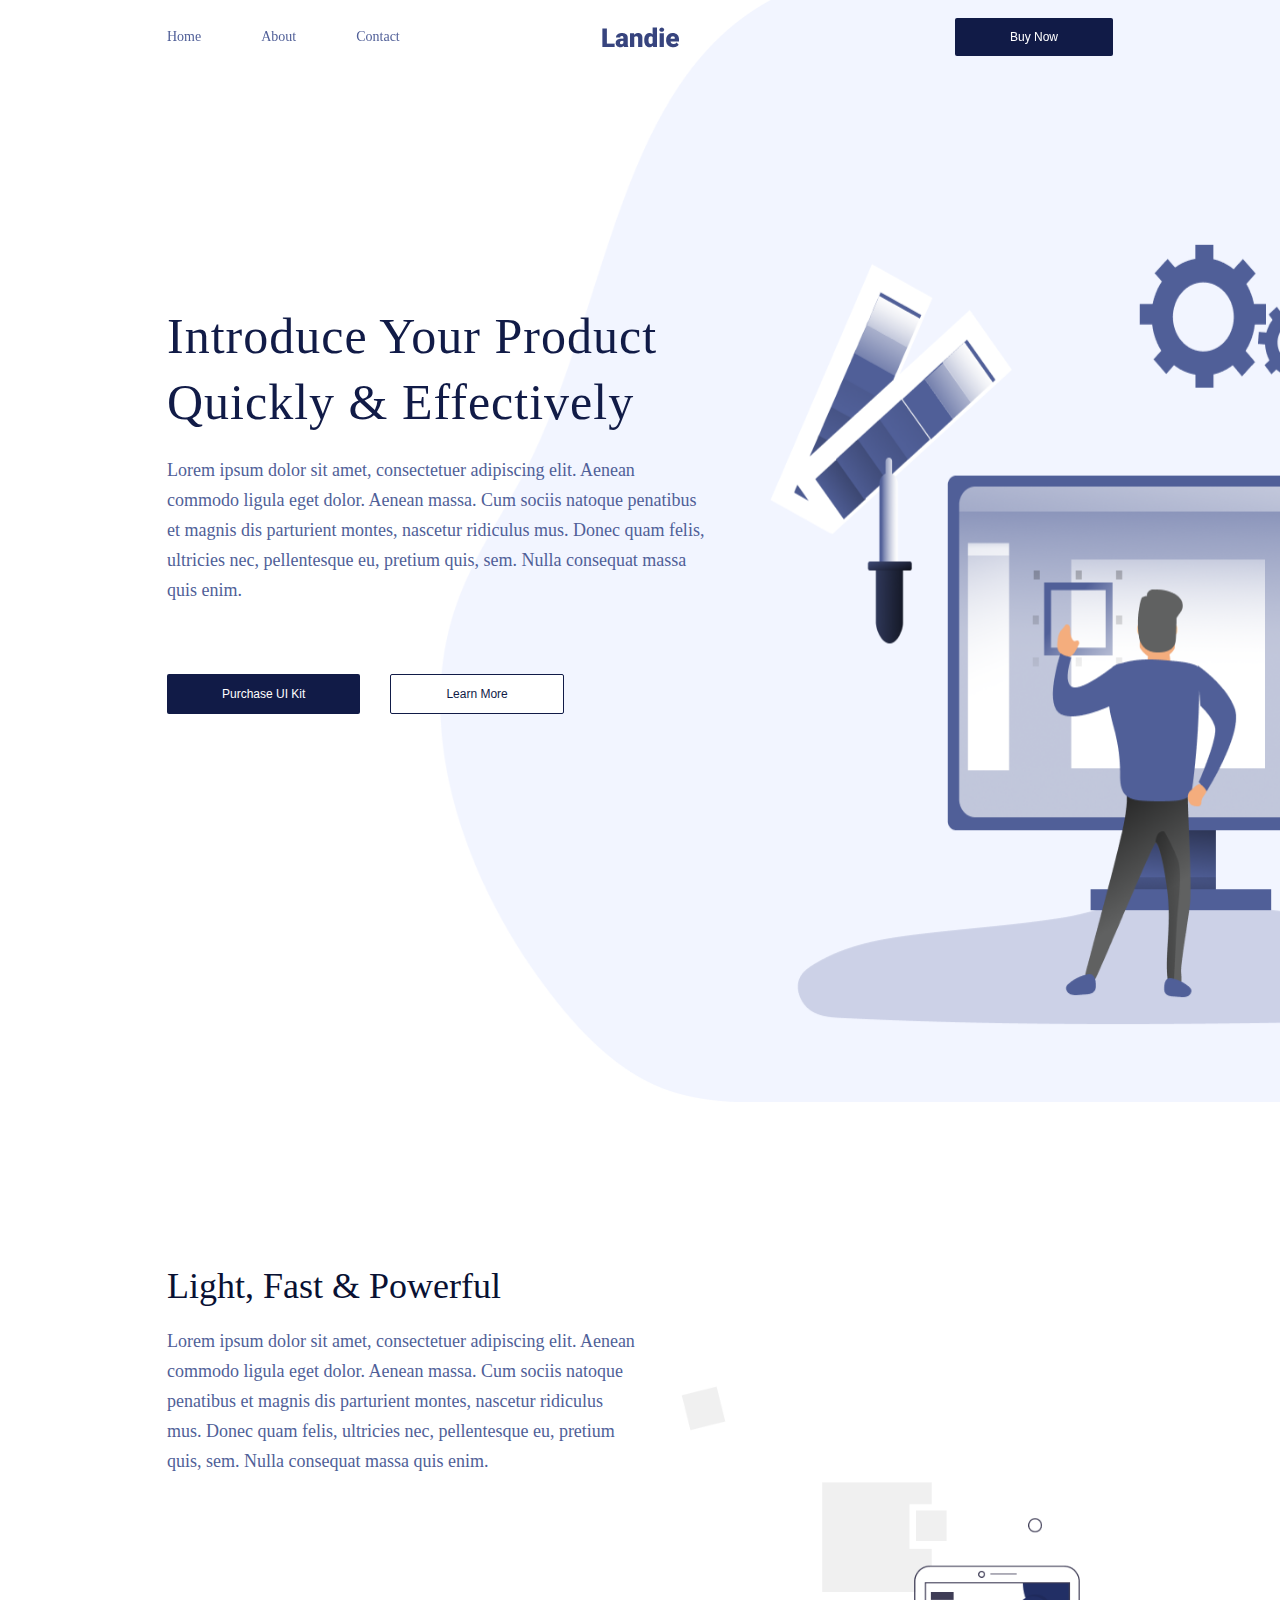
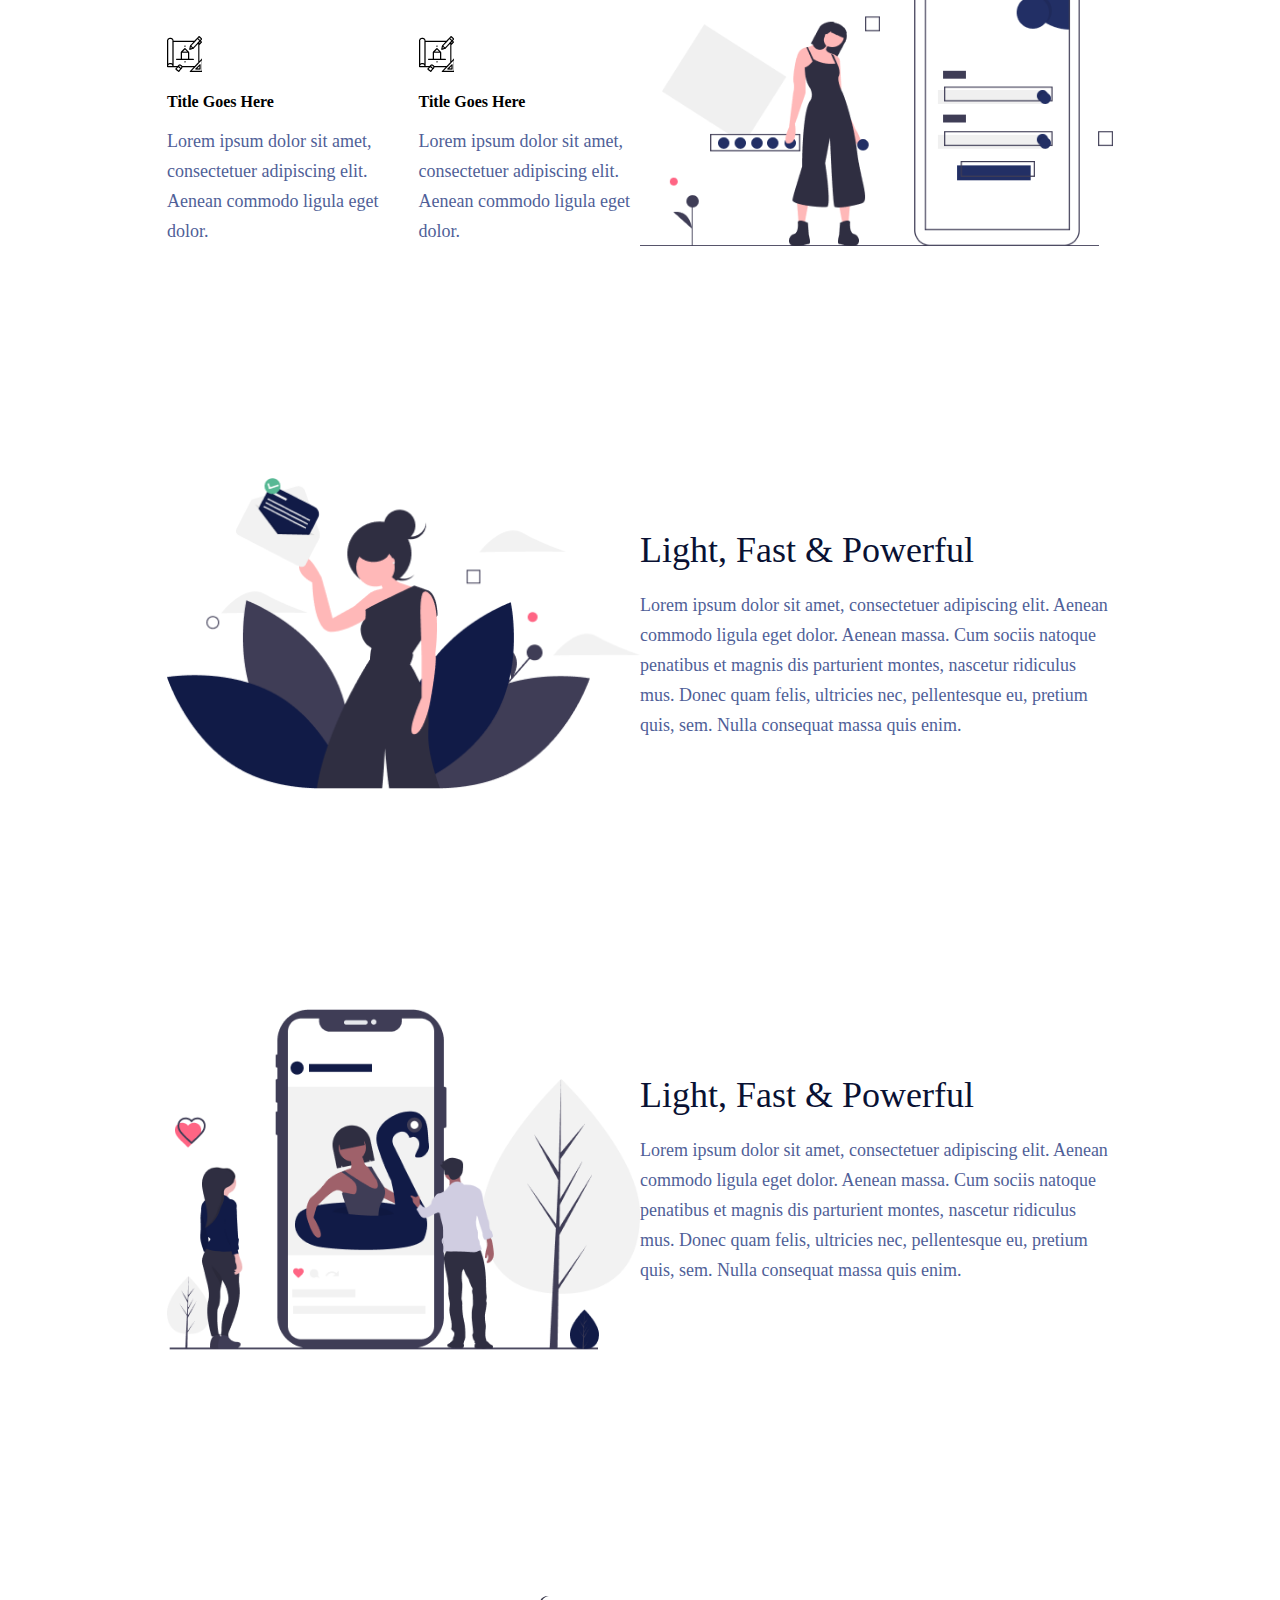
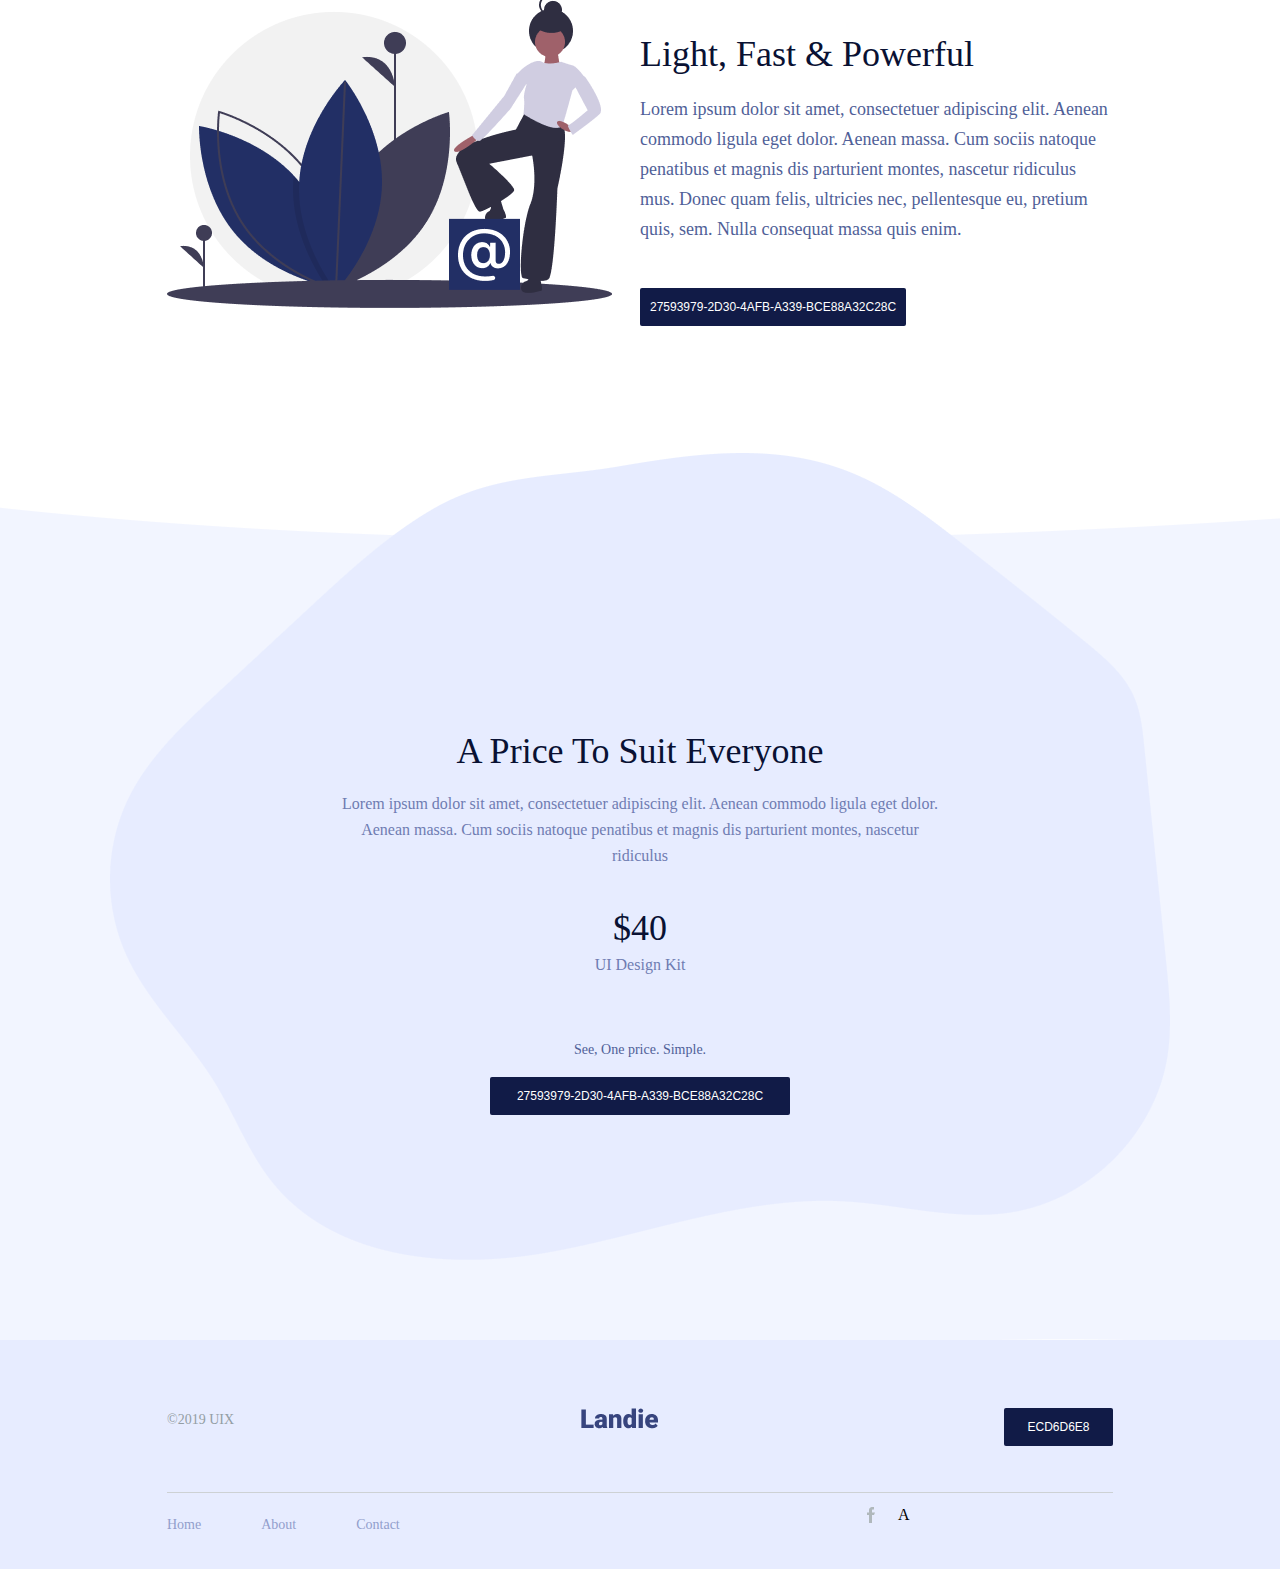
==== index.html @ a800d73d "upload" ====
<!DOCTYPE html>
<html lang="en">
  <head>
    <meta charset="UTF-8" />
    <meta name="viewport" content="width=device-width, initial-scale=1.0" />
    <meta http-equiv="X-UA-Compatible" content="ie=edge" />
<title>Final project landing</title>
    <link rel="stylesheet" type="text/css" href="./css/style.css" />
  </head>
  <body>
    <div class="wrapper">
      <div class="header">
  <div class="header_wrapper">
  <nav>
    <li><a href="#">Home</a></li>
    <li><a href="#">About</a></li>
    <li><a href="#">Contact</a></li>
  </nav>
  <div class="logo">
      <a href="#"><img src="../images/Landie.png" alt="logo"></a>
  </div>
  <button class="btn-header">Buy Now</button>
</div>
</div> <main class="content-conteiner">
  <section class="section-first">
    <div class="section-first_wrapper">
    <h1>Introduce Your Product Quickly & Effectively</h1>
    <p>Lorem ipsum dolor sit amet, consectetuer adipiscing elit. Aenean commodo ligula eget dolor. Aenean massa. Cum sociis natoque penatibus et magnis dis parturient montes, nascetur ridiculus 
        mus. Donec quam felis, ultricies nec, pellentesque eu, pretium quis, sem. Nulla consequat massa quis enim.
    </p>
    <div class="section-first_btns">
    <button class="section-first_btn first">Purchase UI Kit</button>
    <button class="section-first_btn second">Learn More</button>
    </div>
    </div>
</section>
  <section class="section-second">
    <div class="section_wrapper">
        <div class="section-second_left-side">
            <h3>Light, Fast & Powerful</h3>
            <p>Lorem ipsum dolor sit amet, consectetuer adipiscing elit. Aenean commodo ligula eget dolor. Aenean massa. Cum sociis natoque penatibus et magnis dis parturient montes, nascetur ridiculus 
                mus. Donec quam felis, ultricies nec, pellentesque eu, pretium quis, sem. Nulla consequat massa quis enim.</p>
            <div class="section-second_text-card">
                <div class="section-second_text-card first">
                <h4>Title Goes Here</h4>
                <p>Lorem ipsum dolor sit amet, consectetuer adipiscing elit. Aenean commodo ligula eget dolor. </p>
            </div>
            <div class="section-second_text-card second">
                <h4>Title Goes Here</h4>
                <p>Lorem ipsum dolor sit amet, consectetuer adipiscing elit. Aenean commodo ligula eget dolor. </p>
                </div>
            </div>
        </div>
        <div class="section-second_right-side">
            <img src="../images/u.png" alt="Light, Fast & Powerful">
        </div>
    </div>
</section>
  <section class="section-third">
    <div class="section_wrapper">
        <div class="section-third_left-side">
            <img src="../images/undraw_happy_news_hxmt.png" alt="undraw_happy_news">
        </div>
        <div class="section-third_right-side">
           <h3>Light, Fast & Powerful</h3> 
           <p>Lorem ipsum dolor sit amet, consectetuer adipiscing elit. Aenean commodo ligula eget dolor. Aenean massa. Cum sociis natoque penatibus et magnis dis parturient montes, nascetur ridiculus 
            mus. Donec quam felis, ultricies nec, pellentesque eu, pretium quis, sem. Nulla consequat massa quis enim.</p>
        </div>
    </div>
</section>
  <section class="section-forth">
    <div class="section_wrapper">
        <div class="section-forth_left-side">
            <img src="../images/undraw_social_influencer_sgsv.png" alt="undraw_social_influencer">
        </div>
        <div class="section-forth_right-side">
            <h3>Light, Fast & Powerful</h3> 
            <p>Lorem ipsum dolor sit amet, consectetuer adipiscing elit. Aenean commodo ligula eget dolor. Aenean massa. Cum sociis natoque penatibus et magnis dis parturient montes, nascetur ridiculus 
             mus. Donec quam felis, ultricies nec, pellentesque eu, pretium quis, sem. Nulla consequat massa quis enim.</p>
         </div>
    </div>
</section>
  <section class="section-fifth">
    <div class="section_wrapper">
        <div class="section-fifth_left-side">
            <img src="../images/undraw_mention_6k5d.png" alt="undraw_mention">
        </div>
        <div class="section-fifth_right-side">
            <h3>Light, Fast & Powerful</h3> 
            <p>Lorem ipsum dolor sit amet, consectetuer adipiscing elit. Aenean commodo ligula eget dolor. Aenean massa. Cum sociis natoque penatibus et magnis dis parturient montes, nascetur ridiculus 
             mus. Donec quam felis, ultricies nec, pellentesque eu, pretium quis, sem. Nulla consequat massa quis enim.</p>
             <button>27593979-2D30-4AFB-A339-BCE88A32C28C</button>
         </div>
    </div>
</section>
  <section class="section-sixth">
    <div class="section_wrapper">
        <h3>A Price To Suit Everyone</h3>
        <p>Lorem ipsum dolor sit amet, consectetuer adipiscing elit. Aenean commodo ligula eget dolor. Aenean massa. Cum sociis natoque penatibus et magnis dis parturient montes, nascetur ridiculus </p>
        <h1>$40</h1>
        <p>UI Design Kit</p>
        <p class="small-text">
            See, One price. Simple.
        </p>
        <button>27593979-2D30-4AFB-A339-BCE88A32C28C</button>
    </div>
</section>
  
</main>
      <footer>
    <div class="footer_wrapper">
    <div class="footer-upper_part">
        <div class="copyright">©2019 UIX</div>
        <div class="footer-logo">
            <a href="#"><img src="../images/Landie.png" alt="Logo"></a>
        </div>
        <button>ECD6D6E8</button>
    </div>
    <div class="footer-bottom_part">
        <nav class="footer-menu">
            <li><a href="#">Home</a></li>
            <li><a href="#">About</a></li>
            <li><a href="#">Contact</a></li>
        </nav>
        <nav class="social">
         <div class="facebook">A</div>
         <div class="linked-in"></div>
         <div class="twitter"></div>
         <div class="youtube"></div>
         <div class="instagram"></div>
        </nav>
    </div>
</div>
</footer>
    </div>
  </body>
</html>
---- css/style.css ----
@import url("https://fonts.googleapis.com/css2?family=Source+Sans+Pro&display=swap");
html,
body,
div,
span,
applet,
object,
iframe,
h1,
h2,
h3,
h4,
h5,
h6,
p,
blockquote,
pre,
a,
abbr,
acronym,
address,
big,
cite,
code,
del,
dfn,
em,
img,
ins,
kbd,
q,
s,
samp,
small,
strike,
strong,
sub,
sup,
tt,
var,
b,
u,
i,
center,
dl,
dt,
dd,
ol,
ul,
li,
fieldset,
form,
label,
legend,
table,
caption,
tbody,
tfoot,
thead,
tr,
th,
td,
article,
aside,
canvas,
details,
embed,
figure,
figcaption,
footer,
header,
menu,
nav,
output,
ruby,
section,
summary,
time,
mark,
audio,
video {
  margin: 0;
  padding: 0;
  border: 0;
  vertical-align: baseline;
}

body,
html {
  min-width: 100%;
  min-height: 100%;
  line-height: 1;
  text-transform: none;
  text-rendering: auto;
  visibility: visible;
  -webkit-font-smoothing: antialiased;
  -moz-osx-font-smoothing: grayscale;
  text-size-adjust: none;
  -webkit-text-size-adjust: none;
}

article,
aside,
details,
figcaption,
figure,
footer,
header,
hgroup,
main,
nav,
section,
summary {
  display: block;
}

audio,
canvas,
progress,
video {
  display: inline-block;
  vertical-align: baseline;
}

audio:not([controls]) {
  display: none;
  height: 0;
}

img,
fieldset,
a img {
  border: none;
}

img {
  width: auto;
  height: auto;
  vertical-align: middle;
}

a {
  color: white;
  text-decoration: none;
}

a:active,
a:hover {
  outline: 0;
  text-decoration: none;
}

input[type="submit"],
button {
  cursor: pointer;
}

input[type="submit"]::-moz-focus-inner,
button::-moz-focus-inner {
  padding: 0;
  border: 0;
}

textarea {
  overflow: auto;
}

input,
button {
  margin: 0;
  padding: 0;
  background: 0;
  border: 0;
}

input,
textarea {
  resize: none;
  user-select: text;
}

input:-webkit-autofill,
textarea:-webkit-autofill,
select:-webkit-autofill {
  background-color: white !important;
  color: black !important;
}

input,
textarea,
select,
button,
h1,
h2,
h3,
h4,
h5,
h6,
a,
span,
a:focus {
  outline: none;
}

ul,
ol {
  list-style-type: none;
}

table {
  border-spacing: 0;
  border-collapse: collapse;
  width: 100%;
}

td,
th {
  padding: 0;
}

code,
kbd,
pre,
samp {
  font-family: monospace, monospace;
  font-size: 1em;
}

label {
  cursor: pointer;
}

.header_wrapper li a, .section-sixth .section_wrapper .small-text, .footer-upper_part .copyright, .footer-bottom_part .footer-menu {
  font-family: Roboto;
  font-style: normal;
  font-weight: normal;
  font-size: 14px;
  line-height: 24px;
  color: #505F98;
}

.section-sixth .section_wrapper p {
  font-family: Roboto;
  font-style: normal;
  font-weight: 500;
  font-size: 16px;
  line-height: 26px;
  color: #6F7CB2;
}

.section-first_wrapper p, .section-second_left-side p, .section-third_right-side p, .section-forth_right-side p, .section-fifth_right-side p {
  font-family: Roboto;
  font-style: normal;
  font-weight: normal;
  font-size: 18px;
  line-height: 30px;
  color: #505F98;
}

.section-second_left-side h3, .section-third_right-side h3, .section-forth_right-side h3, .section-fifth_right-side h3, .section-sixth .section_wrapper h3, .section-sixth .section_wrapper h1 {
  font-family: Roboto;
  font-style: normal;
  font-weight: 500;
  font-size: 36px;
  line-height: 48px;
  color: #091133;
}

.header {
  position: fixed;
  min-width: 100%;
  max-width: 1440px;
}

.header_wrapper {
  position: relative;
  display: flex;
  max-width: 1110px;
  margin-top: 18px;
  padding: 0 167px 0 167px;
}

.header_wrapper nav {
  list-style-type: none;
  display: flex;
  align-items: center;
  margin: 0;
}

.header_wrapper li {
  margin-right: 60px;
}

.logo {
  position: relative;
  min-width: 6%;
  max-width: 79px;
  margin: 0 auto;
  padding: 0 20px 0 20px;
}

.logo img {
  position: absolute;
  max-width: 100%;
  left: 0;
  right: 0;
  top: 0;
  bottom: 0;
  margin: auto;
}

.btn-header {
  display: flex;
  line-height: 18px;
  font-weight: 500;
  font-size: 12px;
  text-align: center;
  background: #111B47;
  border-radius: 2px;
  color: white;
  padding: 10px 55px;
  margin-left: auto;
}

.section-first {
  min-width: 100%;
  background-image: url(../images/designer_1.png);
  background-repeat: no-repeat;
  background-position-x: 440px;
  background-size: 70% 100%;
  box-sizing: border-box;
}

.section-first_wrapper {
  display: flex;
  max-width: 539px;
  padding-left: 167px;
  flex-direction: column;
}

.section-first_wrapper h1 {
  font-style: normal;
  font-weight: 500;
  font-size: 50px;
  line-height: 66px;
  letter-spacing: 1px;
  color: #111B47;
  margin-top: 303px;
}

.section-first_wrapper p {
  margin-top: 20px;
}

.section-first_btns {
  display: flex;
  margin-top: 69px;
  padding-bottom: 388px;
}

.section-first_btn {
  line-height: 18px;
  font-weight: 500;
  font-size: 12px;
  text-align: center;
  border-radius: 2px;
  color: white;
  padding: 10px 55px;
}

.section-first_btn.first {
  background: #111B47;
}

.section-first_btn.second {
  background: white;
  border: 1px solid #111B47;
  color: #111B47;
  margin-left: 30px;
}

.section-second {
  min-width: 100%;
  padding-bottom: 108px;
}

.section_wrapper {
  display: flex;
  padding: 0 167px 0 167px;
  justify-content: space-between;
}

.section-second_left-side {
  max-width: 50%;
}

.section-second_left-side h3 {
  margin-top: 160px;
}

.section-second_left-side p {
  margin-top: 16px;
}

.section-second_left-side .section-second_text-card {
  display: flex;
  margin-top: 80px;
}

.section-second_left-side .section-second_text-card .section-second_text-card {
  display: flex;
  flex-direction: column;
  width: 255px;
}

.section-second_left-side .section-second_text-card .section-second_text-card::before {
  content: '';
  background: url(../images/E.png);
  background-repeat: no-repeat;
  width: 35px;
  height: 35px;
  padding-bottom: 23px;
}

.section-second_left-side .section-second_text-card .section-second_text-card.second {
  margin-left: 30px;
}

.section-second_right-side {
  display: flex;
  width: 50%;
  align-items: flex-end;
}

.section-second_right-side img {
  max-width: 100%;
}

.section-third_left-side {
  width: 50%;
  margin-top: 123px;
  padding-bottom: 110px;
}

.section-third_left-side img {
  max-width: 100%;
}

.section-third_right-side {
  width: 50%;
  margin-top: 172px;
}

.section-third_right-side p {
  margin-top: 16px;
}

.section-forth_left-side {
  width: 50%;
  margin-top: 110px;
  padding-bottom: 110px;
}

.section-forth_left-side img {
  max-width: 100%;
}

.section-forth_right-side {
  width: 50%;
  margin-top: 172px;
}

.section-forth_right-side p {
  margin-top: 16px;
}

.section-fifth_left-side {
  width: 50%;
  margin-top: 135px;
  padding-bottom: 115px;
}

.section-fifth_left-side img {
  max-width: 100%;
}

.section-fifth_right-side {
  width: 50%;
  margin-top: 170px;
}

.section-fifth_right-side p {
  margin-top: 16px;
  padding-bottom: 44px;
}

.section-fifth_right-side button {
  line-height: 18px;
  font-weight: 500;
  font-size: 12px;
  text-align: center;
  border-radius: 2px;
  color: white;
  padding: 10px 10px;
  background: #111B47;
  cursor: pointer;
}

.section-sixth {
  background: url(../images/Rectangle.png);
  background-repeat: no-repeat;
  background-position-y: 58px;
  padding-top: -30px;
}

.section-sixth .section_wrapper {
  display: flex;
  flex-direction: column;
  background: url(../images/Path.png);
  background-repeat: no-repeat;
  background-position: center;
  background-position-y: 30px;
  padding-top: 304px;
  padding-bottom: 210px;
  justify-content: center;
}

.section-sixth .section_wrapper h3 {
  align-self: center;
}

.section-sixth .section_wrapper p {
  display: flex;
  max-width: 600px;
  align-self: center;
  text-align: center;
  margin-top: 16px;
}

.section-sixth .section_wrapper h1 {
  align-self: center;
  margin-top: 35px;
}

.section-sixth .section_wrapper .small-text {
  margin-top: 60px;
}

.section-sixth .section_wrapper button {
  line-height: 18px;
  font-weight: 500;
  font-size: 12px;
  text-align: center;
  border-radius: 2px;
  color: white;
  width: 300px;
  margin: 15px auto;
  padding: 10px 10px;
  background: #111B47;
}

.section_wrapper p:nth-of-type(2) {
  margin-top: 0px;
}

.footer_wrapper {
  display: flex;
  padding-top: 68px;
  padding: 0 167px 0 167px;
  flex-direction: column;
  background: #E7ECFF;
}

.footer-upper_part {
  display: flex;
  justify-content: space-between;
  margin-top: 68px;
}

.footer-upper_part .copyright {
  color: #939EA4;
}

.footer-upper_part button {
  line-height: 18px;
  font-weight: 500;
  font-size: 12px;
  border-radius: 2px;
  color: white;
  width: 109px;
  padding: 10px 10px;
  background: #111B47;
}

.footer-bottom_part {
  display: flex;
  padding-bottom: 32px;
  border-top: 1px solid #CDD1D4;
  margin-top: 46px;
}

.footer-bottom_part .footer-menu {
  display: flex;
  margin-top: 20px;
  text-decoration: none;
  list-style-type: none !important;
}

.footer-bottom_part .footer-menu li a {
  color: #929ECC;
  margin-right: 60px;
}

.footer-logo {
  cursor: pointer;
}

.social {
  display: flex;
  margin-left: auto;
  align-items: center;
}

.social div {
  padding-left: 35px;
}

.social div:hover {
  transform: scale(1.2);
}

.facebook {
  min-width: 15px;
  min-height: 15px;
  background: url(../images/Facebook.png);
  background-repeat: no-repeat;
  cursor: pointer;
}

.linked-in {
  min-width: 15px;
  min-height: 15px;
  background: url(../images/linkedin.png);
  background-repeat: no-repeat;
  cursor: pointer;
}

.twitter {
  min-width: 15px;
  min-height: 15px;
  background: url(../images/twitter.png);
  background-repeat: no-repeat;
  cursor: pointer;
}

.youtube {
  min-width: 15px;
  min-height: 15px;
  background: url(../images/youtube.png);
  background-repeat: no-repeat;
  cursor: pointer;
}

.instagram {
  min-width: 15px;
  min-height: 15px;
  background: url(../images/instagram.png);
  background-repeat: no-repeat;
  cursor: pointer;
}

button:hover {
  transform: scale(1.1);
}

nav li a:hover {
  font-weight: 800;
}

.wrapper {
  font-family: Roboto;
  position: relative;
  max-width: 1440px;
  padding: 0px;
  margin: auto;
  overflow: hidden;
}

/*# sourceMappingURL=[data-uri] */
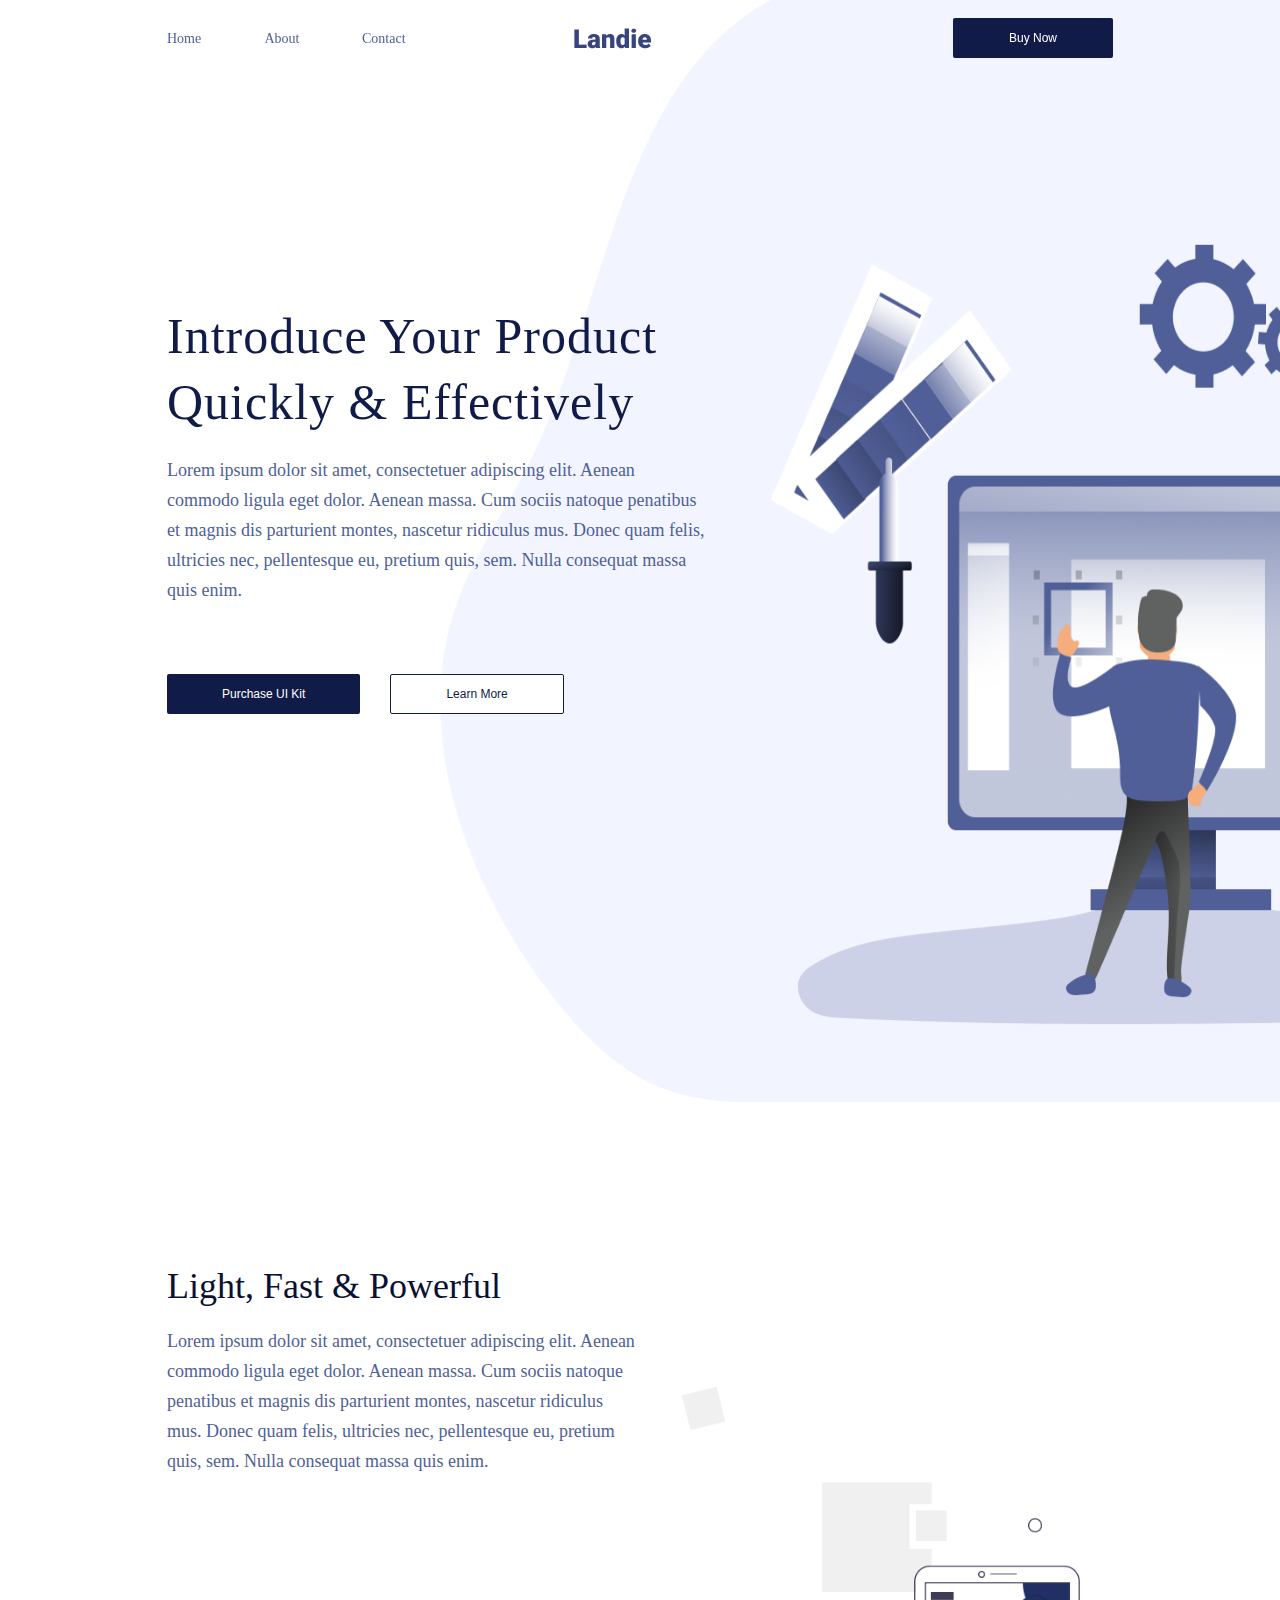
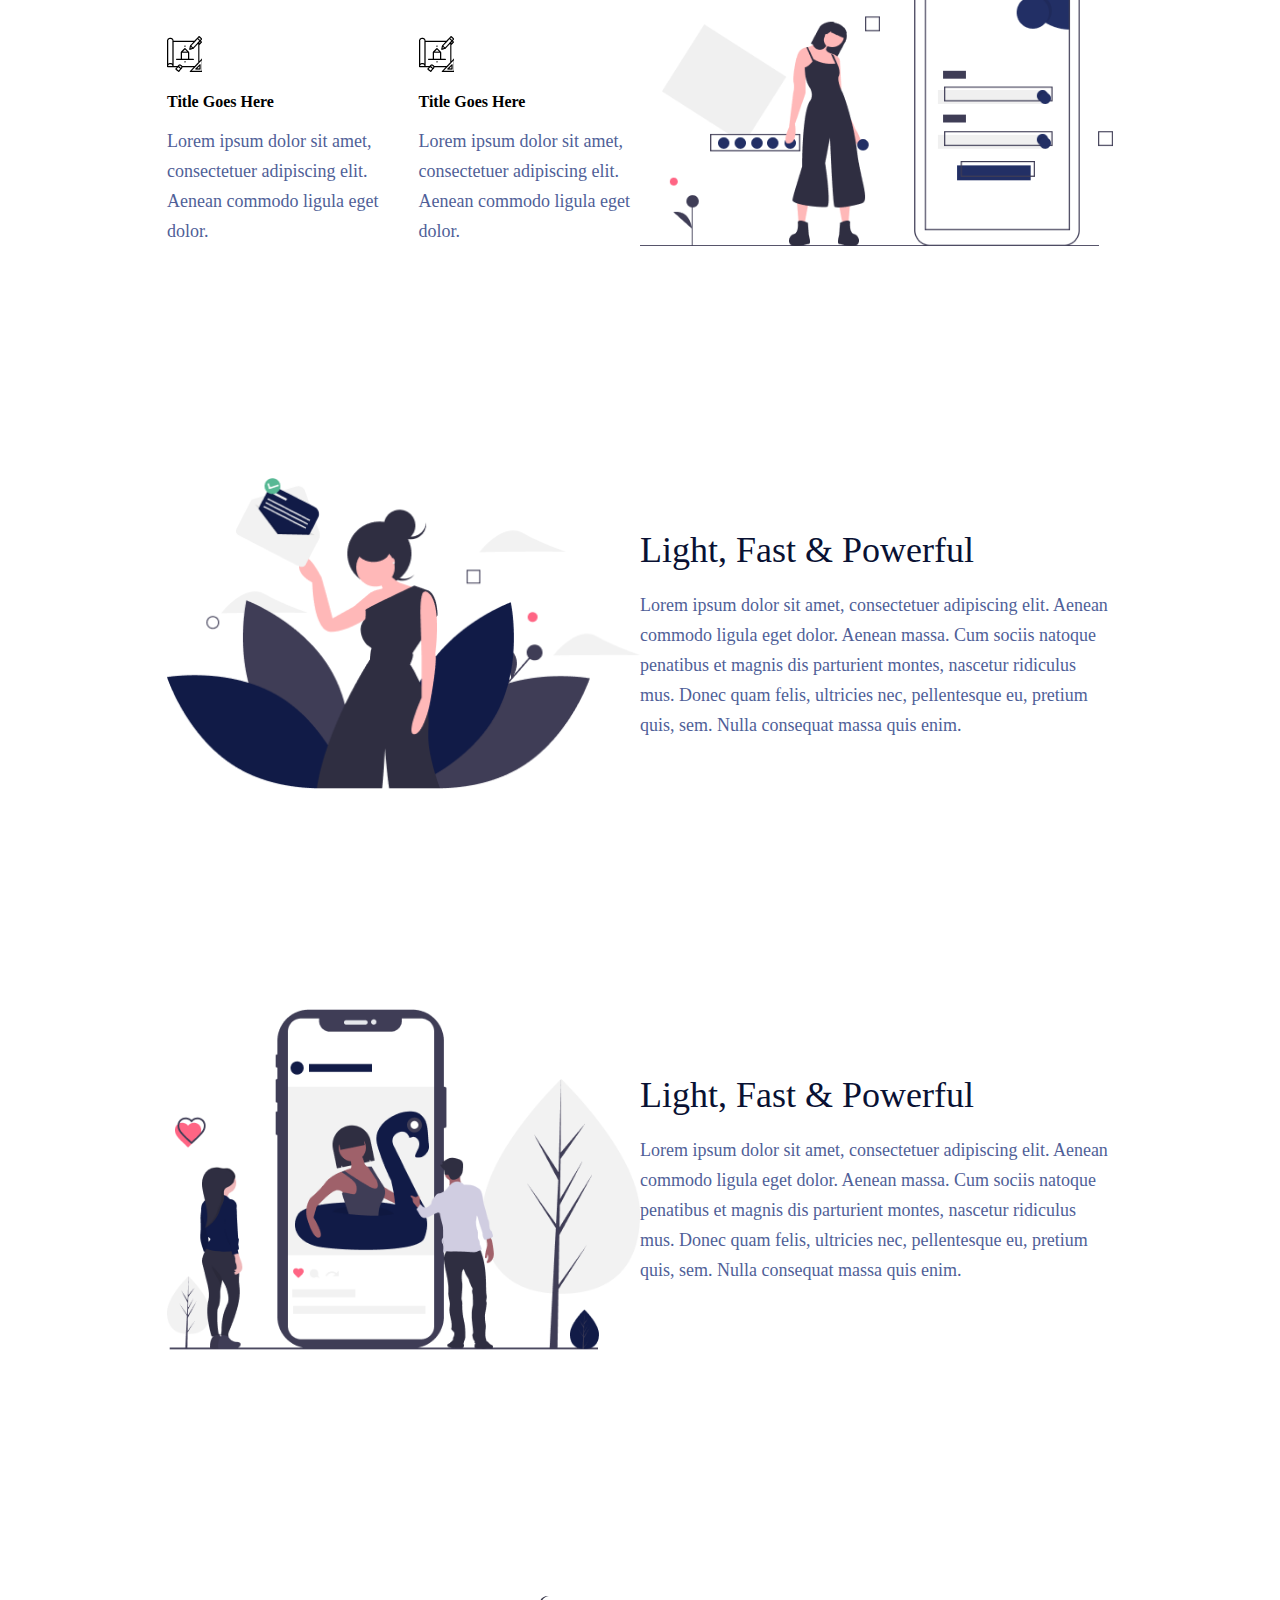
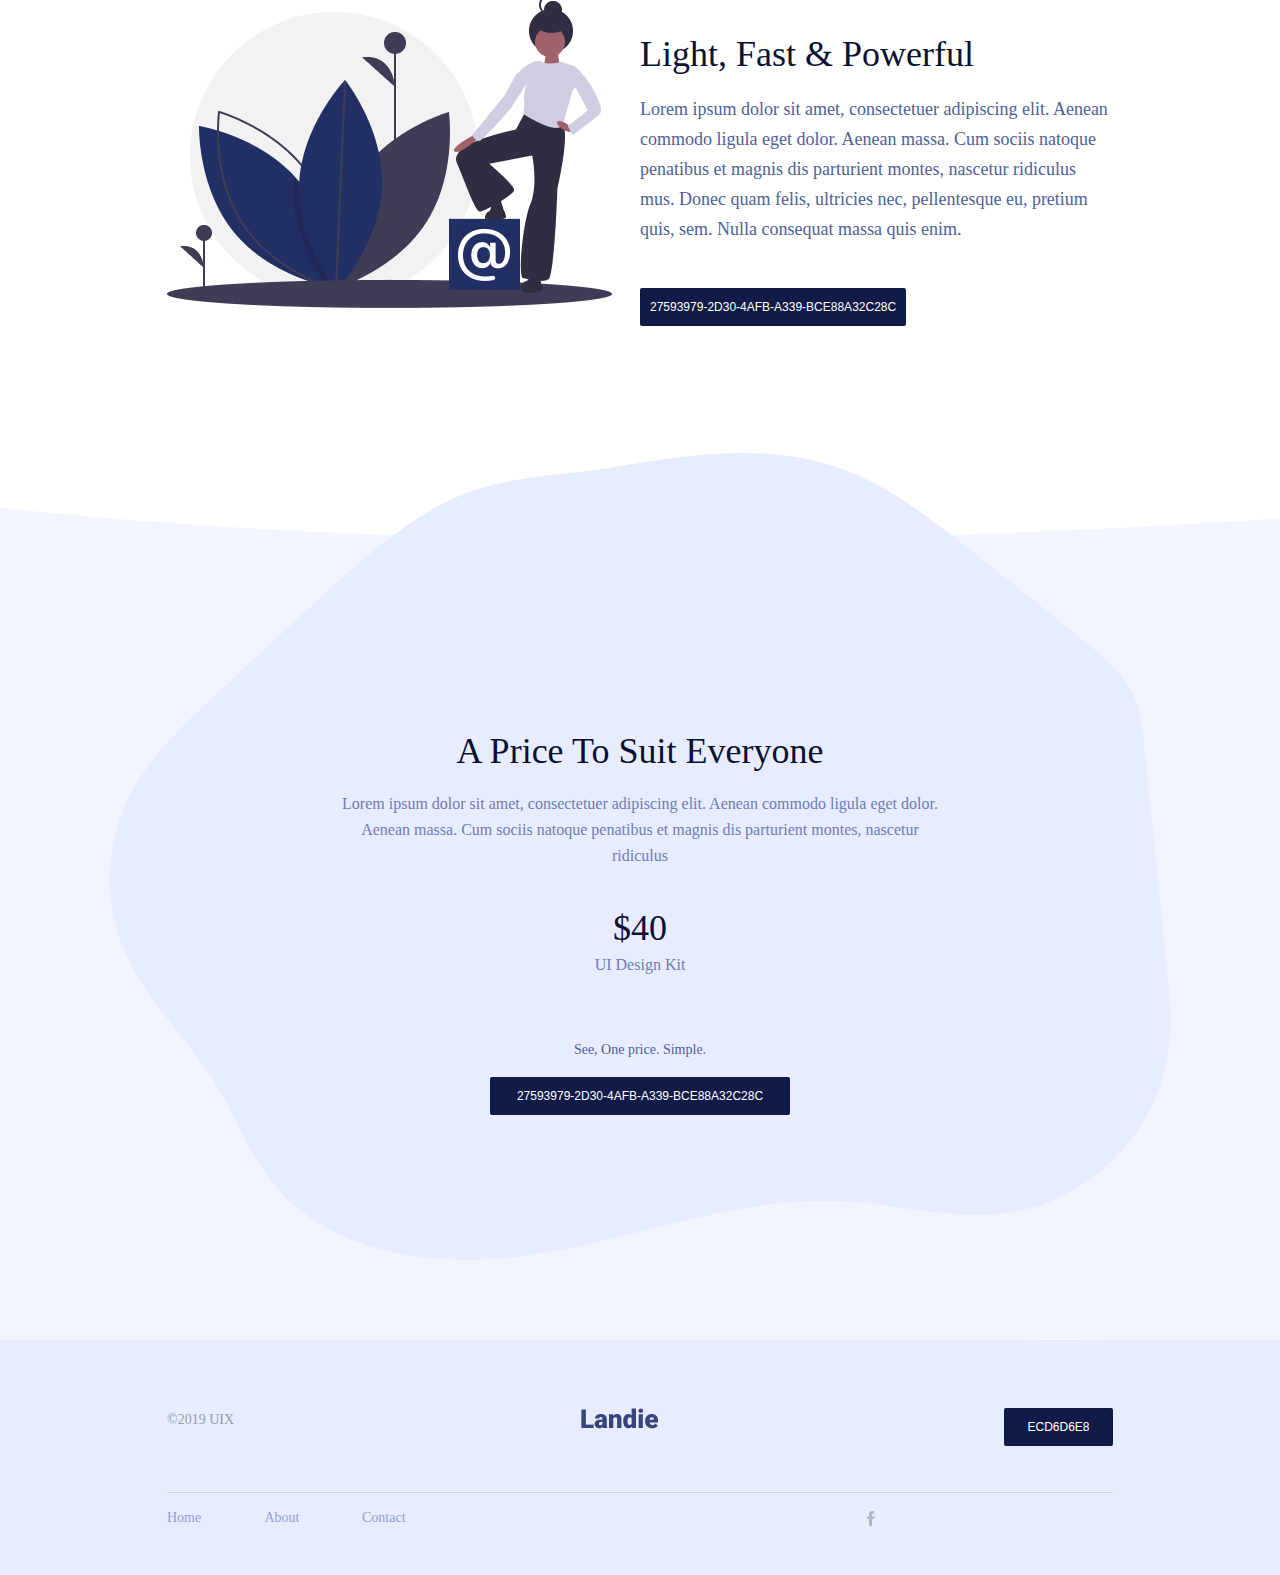
==== commit adcf17c2: "'update'" ====
--- a/index.html
+++ b/index.html
@@ -4,24 +4,34 @@
     <meta charset="UTF-8" />
     <meta name="viewport" content="width=device-width, initial-scale=1.0" />
     <meta http-equiv="X-UA-Compatible" content="ie=edge" />
-<title>Final project landing</title>
+    <title>Document</title>
     <link rel="stylesheet" type="text/css" href="./css/style.css" />
   </head>
   <body>
     <div class="wrapper">
       <div class="header">
   <div class="header_wrapper">
-  <nav>
-    <li><a href="#">Home</a></li>
-    <li><a href="#">About</a></li>
-    <li><a href="#">Contact</a></li>
-  </nav>
-  <div class="logo">
-      <a href="#"><img src="../images/Landie.png" alt="logo"></a>
+    <input type="checkbox" id="header-burger" />
+    <label class="for_header-burger" for="header-burger">Menu</label>
+    <div class="burger-line first"></div>
+    <div class="burger-line second"></div>
+    <div class="burger-line third"></div>
+    <div class="burger-line forth"></div>
+    <div class="header-burger_menu">
+      <nav>
+        <li><a href="#">Home</a></li>
+        <li><a href="#">About</a></li>
+        <li><a href="#">Contact</a></li>
+      </nav>
+      <div class="logo">
+        <a href="#"><img src="../images/Landie.png" alt="logo"/></a>
+      </div>
+      <button class="btn-header">Buy Now</button>
+    </div>
   </div>
-  <button class="btn-header">Buy Now</button>
 </div>
-</div> <main class="content-conteiner">
+
+ <main class="content-conteiner">
   <section class="section-first">
     <div class="section-first_wrapper">
     <h1>Introduce Your Product Quickly & Effectively</h1>
@@ -108,30 +118,32 @@
   
 </main>
       <footer>
-    <div class="footer_wrapper">
+  <div class="footer_wrapper">
     <div class="footer-upper_part">
-        <div class="copyright">©2019 UIX</div>
-        <div class="footer-logo">
-            <a href="#"><img src="../images/Landie.png" alt="Logo"></a>
-        </div>
-        <button>ECD6D6E8</button>
+      <div class="copyright">©2019 UIX</div>
+      <div class="footer-logo">
+        <a href="#"><img src="../images/Landie.png" alt="Logo"/></a>
+      </div>
+      <button>ECD6D6E8</button>
     </div>
     <div class="footer-bottom_part">
-        <nav class="footer-menu">
-            <li><a href="#">Home</a></li>
-            <li><a href="#">About</a></li>
-            <li><a href="#">Contact</a></li>
-        </nav>
-        <nav class="social">
-         <div class="facebook">A</div>
-         <div class="linked-in"></div>
-         <div class="twitter"></div>
-         <div class="youtube"></div>
-         <div class="instagram"></div>
-        </nav>
+      <nav class="footer-menu">
+        <li><a href="#">Home</a></li>
+        <li><a href="#">About</a></li>
+        <li><a href="#">Contact</a></li>
+      </nav>
+      <nav class="social">
+        <div class="facebook"></div>
+        <div class="linked-in"></div>
+        <div class="twitter"></div>
+        <div class="youtube"></div>
+        <div class="instagram"></div>
+      </nav>
     </div>
-</div>
+  </div>
 </footer>
+
+
     </div>
   </body>
 </html>
--- a/css/style.css
+++ b/css/style.css
@@ -230,7 +230,7 @@
   cursor: pointer;
 }
 
-.header_wrapper li a, .section-sixth .section_wrapper .small-text, .footer-upper_part .copyright, .footer-bottom_part .footer-menu {
+.header_wrapper .header-burger_menu nav li a, .section-sixth .section_wrapper .small-text, .footer-upper_part .copyright, .footer-bottom_part .footer-menu {
   font-family: Roboto;
   font-style: normal;
   font-weight: normal;
@@ -273,33 +273,41 @@
 }
 
 .header_wrapper {
-  position: relative;
-  display: flex;
   max-width: 1110px;
   margin-top: 18px;
   padding: 0 167px 0 167px;
 }
 
-.header_wrapper nav {
+.header_wrapper .header-burger_menu {
+  min-width: 100%;
+  display: flex;
+}
+
+.header_wrapper .header-burger_menu nav {
   list-style-type: none;
   display: flex;
-  align-items: center;
-  margin: 0;
-}
-
-.header_wrapper li {
-  margin-right: 60px;
-}
-
-.logo {
+  width: 245px;
+  justify-content: space-between;
+}
+
+.header_wrapper .header-burger_menu nav li {
+  line-height: 40px;
+  width: 50px;
+}
+
+.header_wrapper .header-burger_menu nav li a:hover {
+  font-weight: 800;
+}
+
+.header_wrapper .logo {
   position: relative;
-  min-width: 6%;
+  min-width: 80px;
   max-width: 79px;
   margin: 0 auto;
   padding: 0 20px 0 20px;
 }
 
-.logo img {
+.header_wrapper .logo img {
   position: absolute;
   max-width: 100%;
   left: 0;
@@ -309,17 +317,23 @@
   margin: auto;
 }
 
-.btn-header {
-  display: flex;
+.header_wrapper .btn-header {
   line-height: 18px;
   font-weight: 500;
   font-size: 12px;
   text-align: center;
-  background: #111B47;
+  background: #111b47;
   border-radius: 2px;
   color: white;
   padding: 10px 55px;
   margin-left: auto;
+  min-width: 160px;
+}
+
+.for_header-burger,
+#header-burger,
+.burger-line {
+  display: none;
 }
 
 .section-first {
@@ -568,7 +582,7 @@
   padding-top: 68px;
   padding: 0 167px 0 167px;
   flex-direction: column;
-  background: #E7ECFF;
+  background: #e7ecff;
 }
 
 .footer-upper_part {
@@ -578,7 +592,7 @@
 }
 
 .footer-upper_part .copyright {
-  color: #939EA4;
+  color: #939ea4;
 }
 
 .footer-upper_part button {
@@ -595,41 +609,47 @@
 .footer-bottom_part {
   display: flex;
   padding-bottom: 32px;
-  border-top: 1px solid #CDD1D4;
+  border-top: 1px solid #cdd1d4;
   margin-top: 46px;
+  max-height: 50px;
 }
 
 .footer-bottom_part .footer-menu {
   display: flex;
-  margin-top: 20px;
   text-decoration: none;
   list-style-type: none !important;
+  width: 245px;
+  line-height: 50px;
+  justify-content: space-between;
+}
+
+.footer-bottom_part .footer-menu li {
+  width: 50px;
 }
 
 .footer-bottom_part .footer-menu li a {
-  color: #929ECC;
-  margin-right: 60px;
-}
-
-.footer-logo {
-  cursor: pointer;
-}
-
-.social {
+  color: #929ecc;
+}
+
+.footer-bottom_part .footer-logo {
+  cursor: pointer;
+}
+
+.footer-bottom_part .social {
   display: flex;
   margin-left: auto;
   align-items: center;
 }
 
-.social div {
+.footer-bottom_part .social div {
   padding-left: 35px;
 }
 
-.social div:hover {
+.footer-bottom_part .social div:hover {
   transform: scale(1.2);
 }
 
-.facebook {
+.footer-bottom_part .facebook {
   min-width: 15px;
   min-height: 15px;
   background: url(../images/Facebook.png);
@@ -637,7 +657,7 @@
   cursor: pointer;
 }
 
-.linked-in {
+.footer-bottom_part .linked-in {
   min-width: 15px;
   min-height: 15px;
   background: url(../images/linkedin.png);
@@ -645,7 +665,7 @@
   cursor: pointer;
 }
 
-.twitter {
+.footer-bottom_part .twitter {
   min-width: 15px;
   min-height: 15px;
   background: url(../images/twitter.png);
@@ -653,7 +673,7 @@
   cursor: pointer;
 }
 
-.youtube {
+.footer-bottom_part .youtube {
   min-width: 15px;
   min-height: 15px;
   background: url(../images/youtube.png);
@@ -661,7 +681,7 @@
   cursor: pointer;
 }
 
-.instagram {
+.footer-bottom_part .instagram {
   min-width: 15px;
   min-height: 15px;
   background: url(../images/instagram.png);
@@ -669,11 +689,11 @@
   cursor: pointer;
 }
 
-button:hover {
+.footer-bottom_part button:hover {
   transform: scale(1.1);
 }
 
-nav li a:hover {
+.footer-bottom_part nav li a:hover {
   font-weight: 800;
 }
 
@@ -681,9 +701,10 @@
   font-family: Roboto;
   position: relative;
   max-width: 1440px;
+  min-width: 850px;
   padding: 0px;
   margin: auto;
   overflow: hidden;
 }
 
-/*# sourceMappingURL=[data-uri] */
+/*# sourceMappingURL=[data-uri] */
